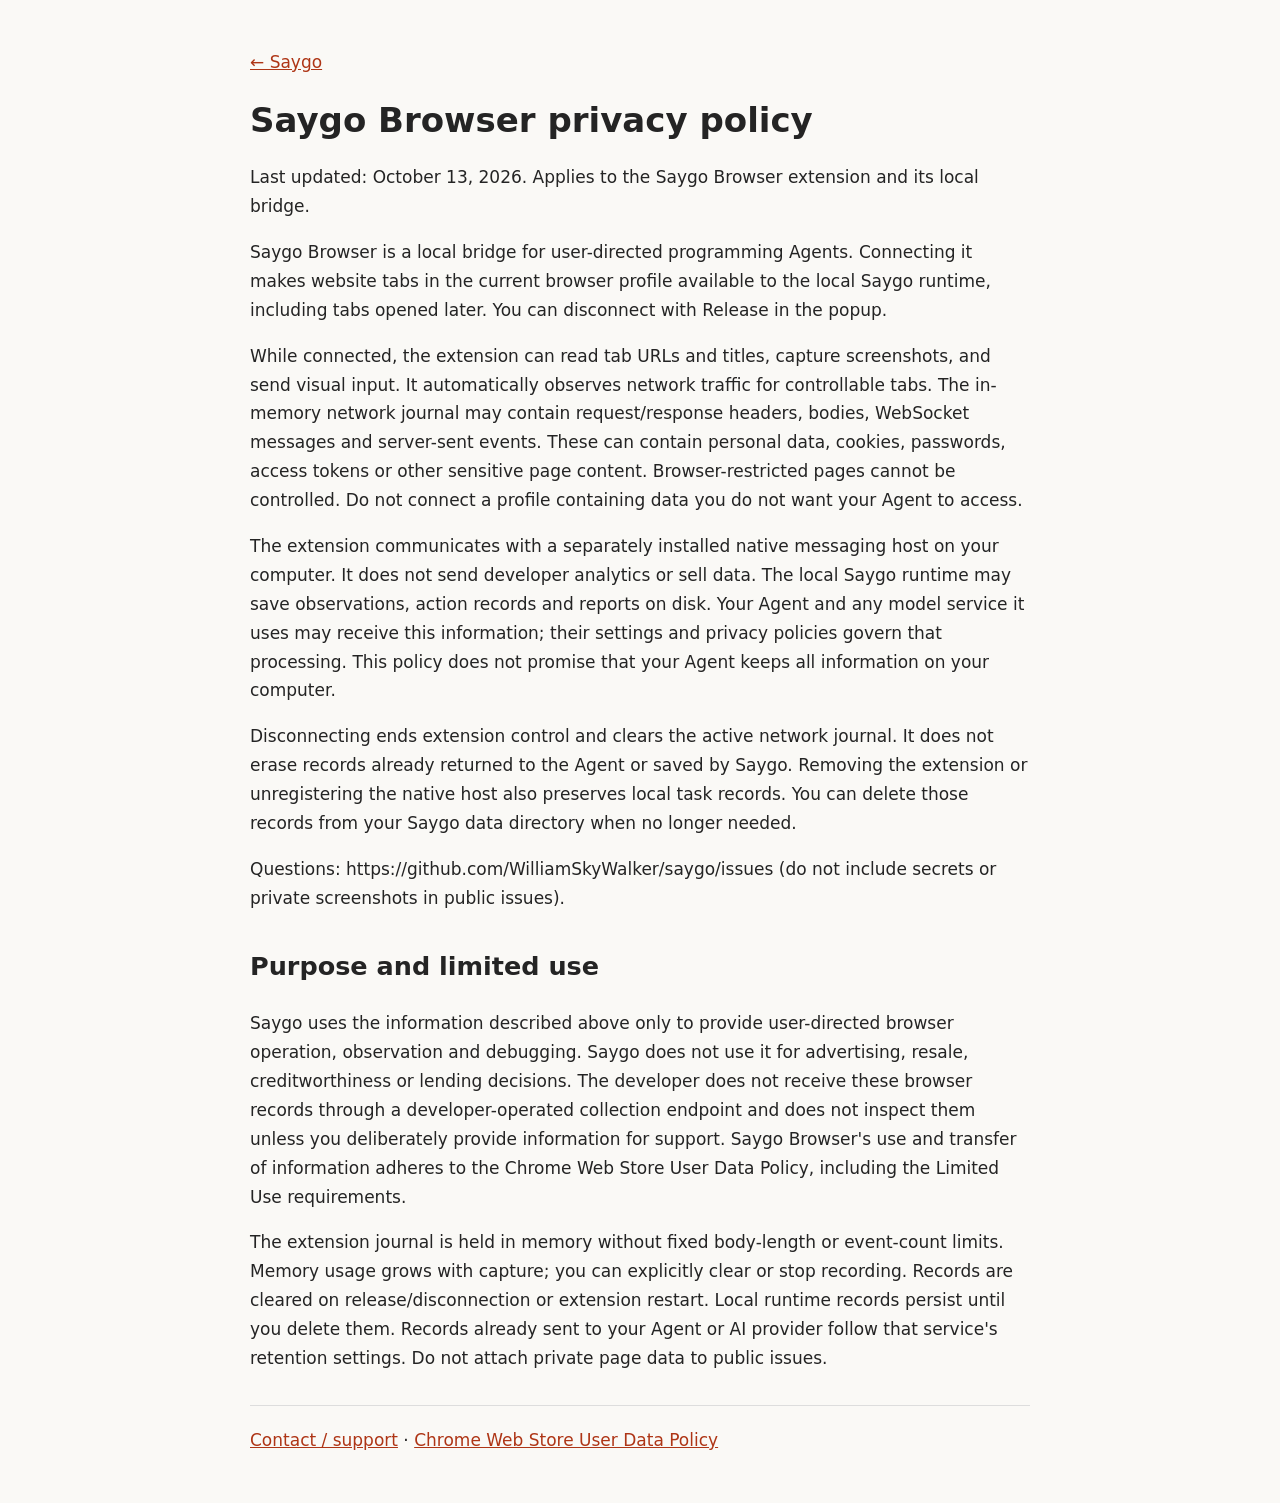
==== website-project/privacy.html @ d0f97bee "fix(browser): retain complete network bodies and recover streamed responses Problem and purpose: - A" ====
<!doctype html>
<html lang="en"><head><meta charset="utf-8"><meta name="viewport" content="width=device-width,initial-scale=1"><title>Saygo Browser Privacy Policy</title><link rel="icon" href="favicon.svg"><style>body{font:17px/1.7 system-ui,sans-serif;max-width:780px;margin:48px auto;padding:0 24px;color:#242424;background:#faf9f6}a{color:#ae3516}h1{line-height:1.2}h2{margin-top:32px}footer{border-top:1px solid #ddd;margin-top:32px;padding-top:20px}</style></head><body><a href="/">← Saygo</a><main><h1>Saygo Browser privacy policy</h1>
<p>Last updated: October 13, 2026. Applies to the Saygo Browser extension and its local bridge.</p>
<p>Saygo Browser is a local bridge for user-directed programming Agents. Connecting it makes website tabs in the current browser profile available to the local Saygo runtime, including tabs opened later. You can disconnect with Release in the popup.</p>
<p>While connected, the extension can read tab URLs and titles, capture screenshots, and send visual input. It automatically observes network traffic for controllable tabs. The in-memory network journal may contain request/response headers, bodies, WebSocket messages and server-sent events. These can contain personal data, cookies, passwords, access tokens or other sensitive page content. Browser-restricted pages cannot be controlled. Do not connect a profile containing data you do not want your Agent to access.</p>
<p>The extension communicates with a separately installed native messaging host on your computer. It does not send developer analytics or sell data. The local Saygo runtime may save observations, action records and reports on disk. Your Agent and any model service it uses may receive this information; their settings and privacy policies govern that processing. This policy does not promise that your Agent keeps all information on your computer.</p>
<p>Disconnecting ends extension control and clears the active network journal. It does not erase records already returned to the Agent or saved by Saygo. Removing the extension or unregistering the native host also preserves local task records. You can delete those records from your Saygo data directory when no longer needed.</p>
<p>Questions: https://github.com/WilliamSkyWalker/saygo/issues (do not include secrets or private screenshots in public issues).</p>
<h2>Purpose and limited use</h2>
<p>Saygo uses the information described above only to provide user-directed browser operation, observation and debugging. Saygo does not use it for advertising, resale, creditworthiness or lending decisions. The developer does not receive these browser records through a developer-operated collection endpoint and does not inspect them unless you deliberately provide information for support. Saygo Browser&#x27;s use and transfer of information adheres to the Chrome Web Store User Data Policy, including the Limited Use requirements.</p>
<p>The extension journal is held in memory without fixed body-length or event-count limits. Memory usage grows with capture; you can explicitly clear or stop recording. Records are cleared on release/disconnection or extension restart. Local runtime records persist until you delete them. Records already sent to your Agent or AI provider follow that service&#x27;s retention settings. Do not attach private page data to public issues. </p></main><footer><a href="https://github.com/WilliamSkyWalker/saygo/issues">Contact / support</a> · <a href="https://developer.chrome.com/docs/webstore/program-policies/user-data-faq">Chrome Web Store User Data Policy</a></footer></body></html>
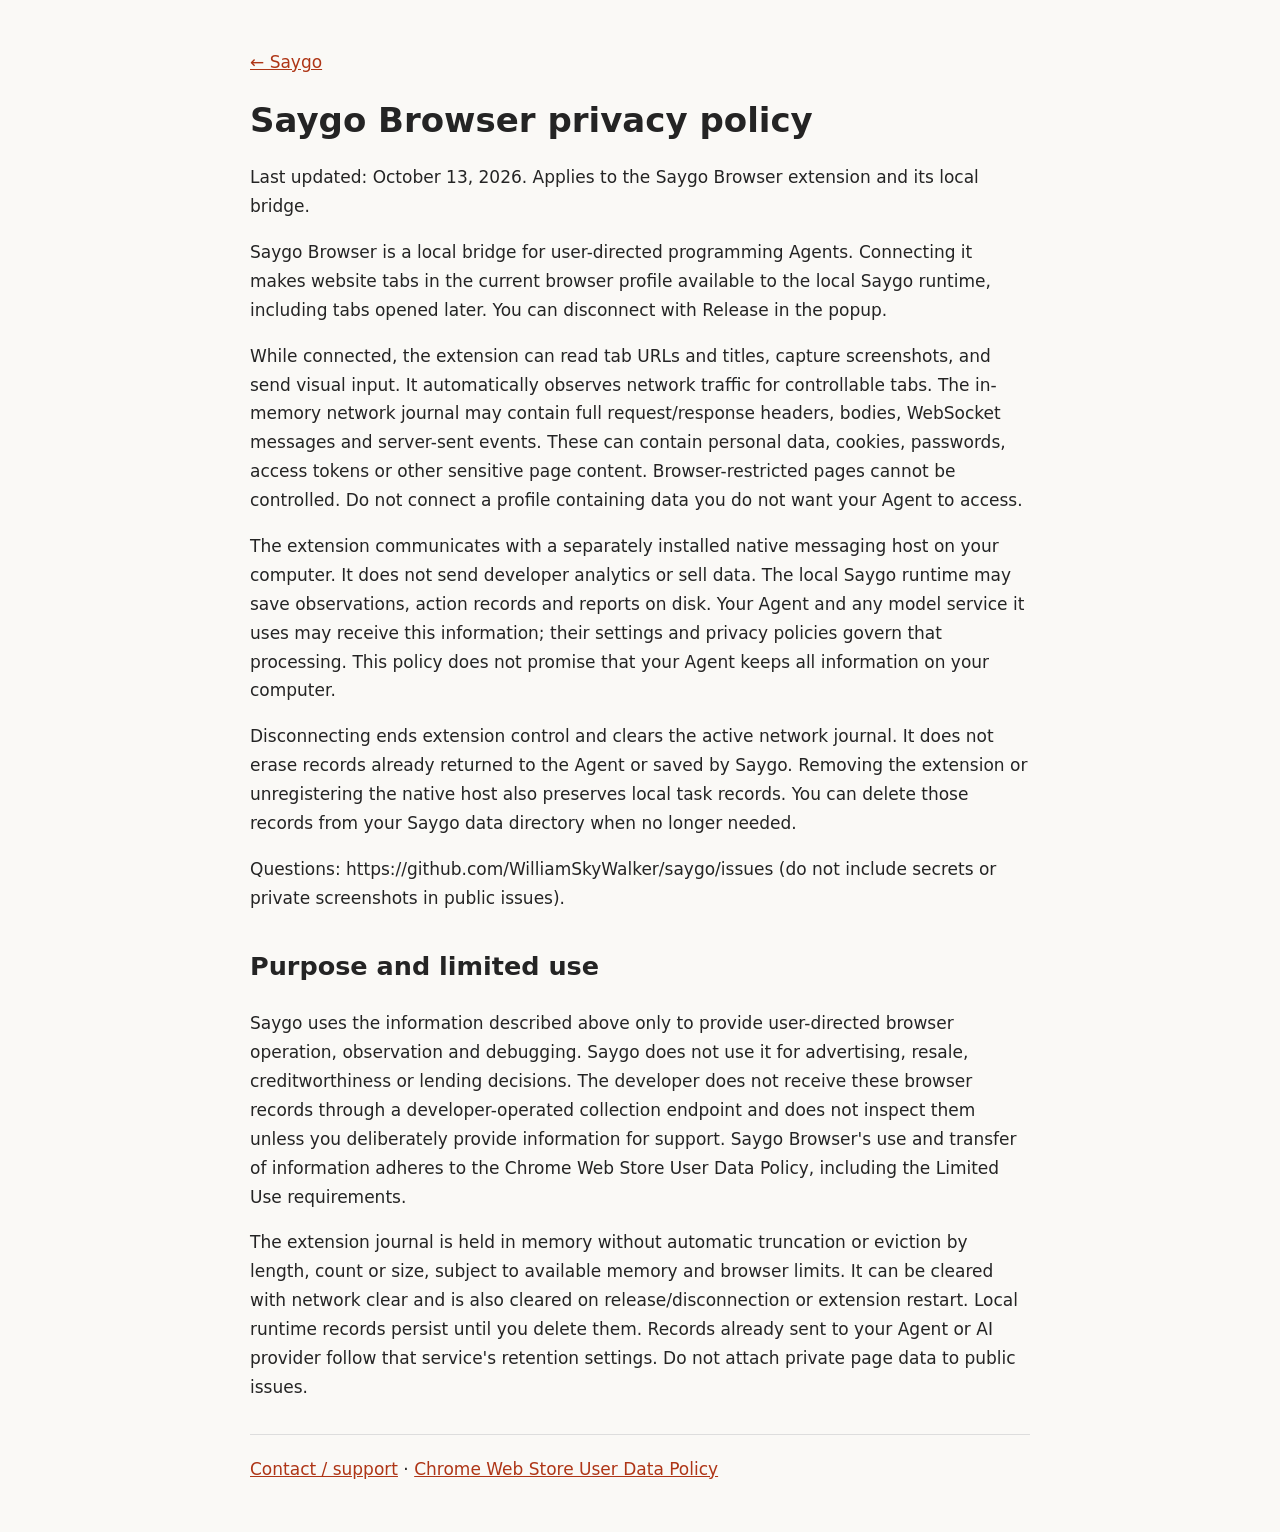
==== commit 2be5d1d9: "fix(browser): isolate pending response counts across capture clearing Problem and purpose: - Concurr" ====
--- a/website-project/privacy.html
+++ b/website-project/privacy.html
@@ -2,10 +2,10 @@
 <html lang="en"><head><meta charset="utf-8"><meta name="viewport" content="width=device-width,initial-scale=1"><title>Saygo Browser Privacy Policy</title><link rel="icon" href="favicon.svg"><style>body{font:17px/1.7 system-ui,sans-serif;max-width:780px;margin:48px auto;padding:0 24px;color:#242424;background:#faf9f6}a{color:#ae3516}h1{line-height:1.2}h2{margin-top:32px}footer{border-top:1px solid #ddd;margin-top:32px;padding-top:20px}</style></head><body><a href="/">← Saygo</a><main><h1>Saygo Browser privacy policy</h1>
 <p>Last updated: October 13, 2026. Applies to the Saygo Browser extension and its local bridge.</p>
 <p>Saygo Browser is a local bridge for user-directed programming Agents. Connecting it makes website tabs in the current browser profile available to the local Saygo runtime, including tabs opened later. You can disconnect with Release in the popup.</p>
-<p>While connected, the extension can read tab URLs and titles, capture screenshots, and send visual input. It automatically observes network traffic for controllable tabs. The in-memory network journal may contain request/response headers, bodies, WebSocket messages and server-sent events. These can contain personal data, cookies, passwords, access tokens or other sensitive page content. Browser-restricted pages cannot be controlled. Do not connect a profile containing data you do not want your Agent to access.</p>
+<p>While connected, the extension can read tab URLs and titles, capture screenshots, and send visual input. It automatically observes network traffic for controllable tabs. The in-memory network journal may contain full request/response headers, bodies, WebSocket messages and server-sent events. These can contain personal data, cookies, passwords, access tokens or other sensitive page content. Browser-restricted pages cannot be controlled. Do not connect a profile containing data you do not want your Agent to access.</p>
 <p>The extension communicates with a separately installed native messaging host on your computer. It does not send developer analytics or sell data. The local Saygo runtime may save observations, action records and reports on disk. Your Agent and any model service it uses may receive this information; their settings and privacy policies govern that processing. This policy does not promise that your Agent keeps all information on your computer.</p>
 <p>Disconnecting ends extension control and clears the active network journal. It does not erase records already returned to the Agent or saved by Saygo. Removing the extension or unregistering the native host also preserves local task records. You can delete those records from your Saygo data directory when no longer needed.</p>
 <p>Questions: https://github.com/WilliamSkyWalker/saygo/issues (do not include secrets or private screenshots in public issues).</p>
 <h2>Purpose and limited use</h2>
 <p>Saygo uses the information described above only to provide user-directed browser operation, observation and debugging. Saygo does not use it for advertising, resale, creditworthiness or lending decisions. The developer does not receive these browser records through a developer-operated collection endpoint and does not inspect them unless you deliberately provide information for support. Saygo Browser&#x27;s use and transfer of information adheres to the Chrome Web Store User Data Policy, including the Limited Use requirements.</p>
-<p>The extension journal is held in memory without fixed body-length or event-count limits. Memory usage grows with capture; you can explicitly clear or stop recording. Records are cleared on release/disconnection or extension restart. Local runtime records persist until you delete them. Records already sent to your Agent or AI provider follow that service&#x27;s retention settings. Do not attach private page data to public issues. </p></main><footer><a href="https://github.com/WilliamSkyWalker/saygo/issues">Contact / support</a> · <a href="https://developer.chrome.com/docs/webstore/program-policies/user-data-faq">Chrome Web Store User Data Policy</a></footer></body></html>
+<p>The extension journal is held in memory without automatic truncation or eviction by length, count or size, subject to available memory and browser limits. It can be cleared with network clear and is also cleared on release/disconnection or extension restart. Local runtime records persist until you delete them. Records already sent to your Agent or AI provider follow that service&#x27;s retention settings. Do not attach private page data to public issues. </p></main><footer><a href="https://github.com/WilliamSkyWalker/saygo/issues">Contact / support</a> · <a href="https://developer.chrome.com/docs/webstore/program-policies/user-data-faq">Chrome Web Store User Data Policy</a></footer></body></html>
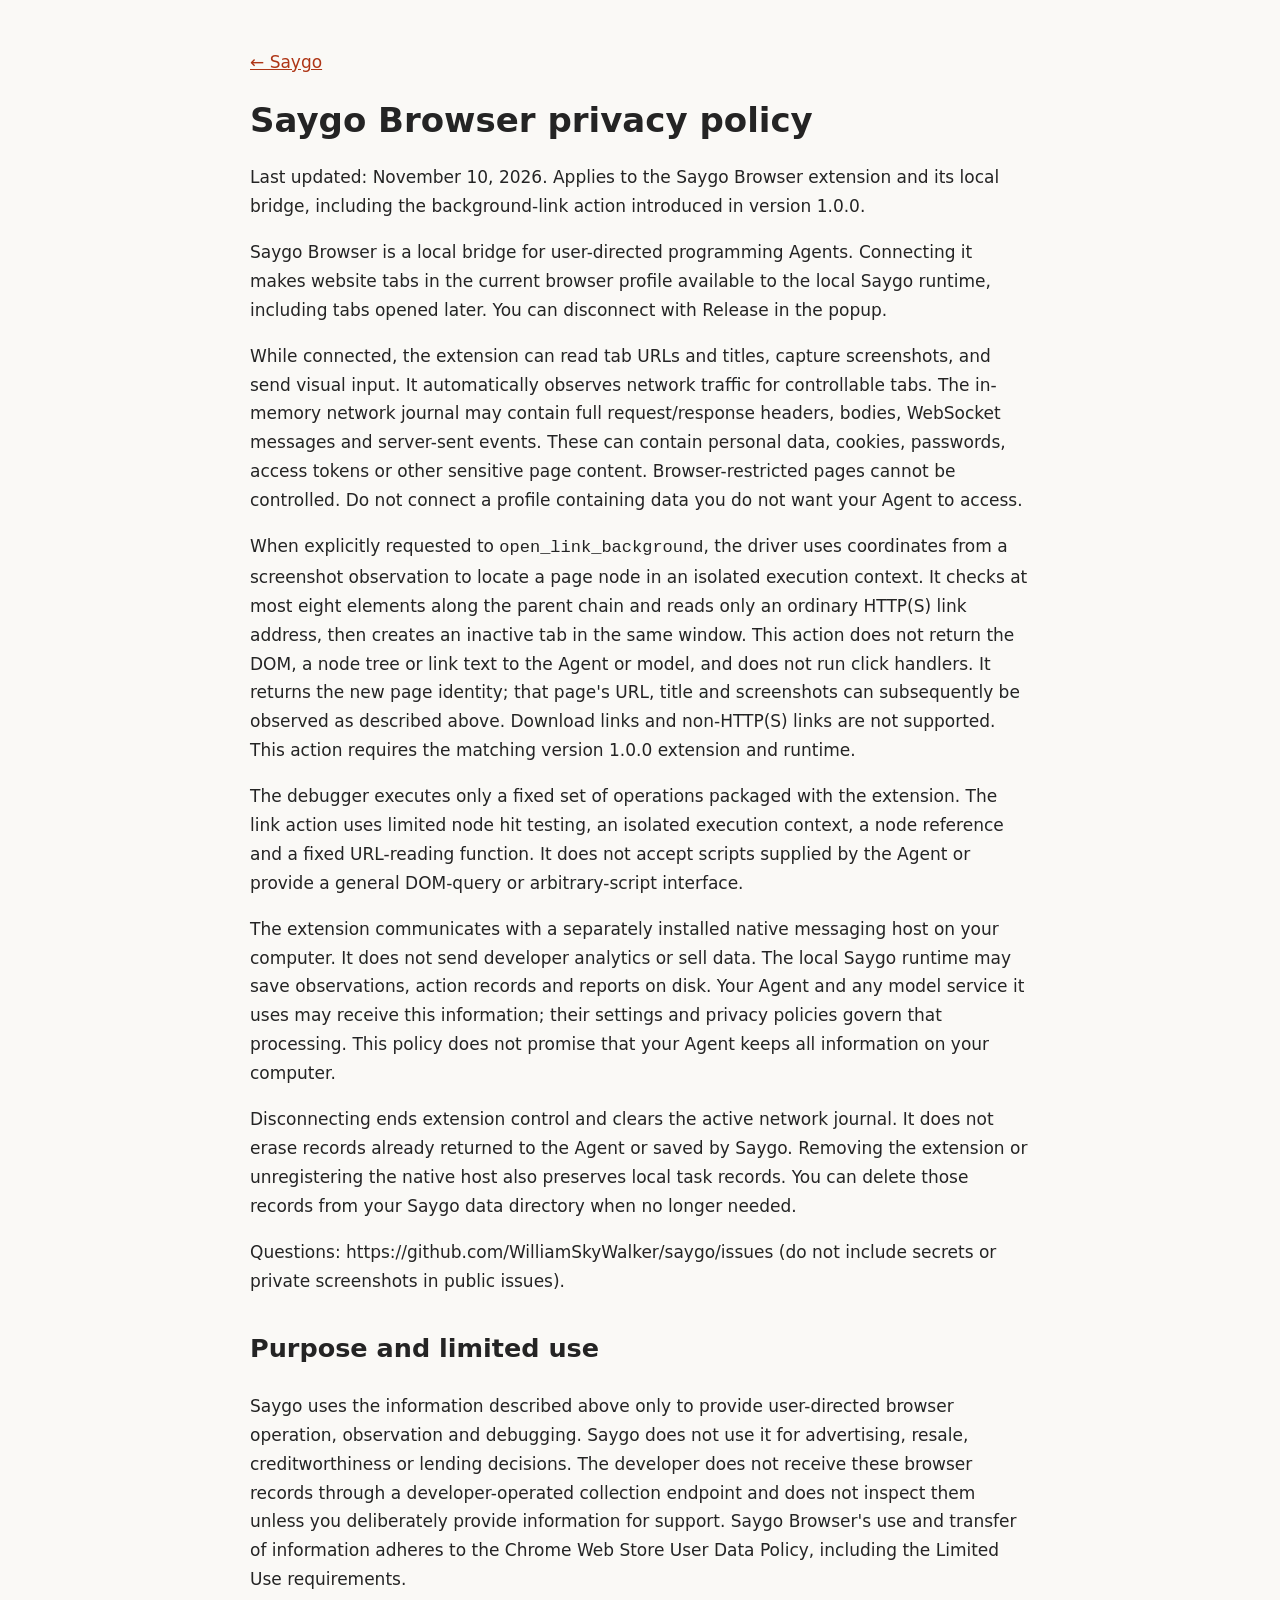
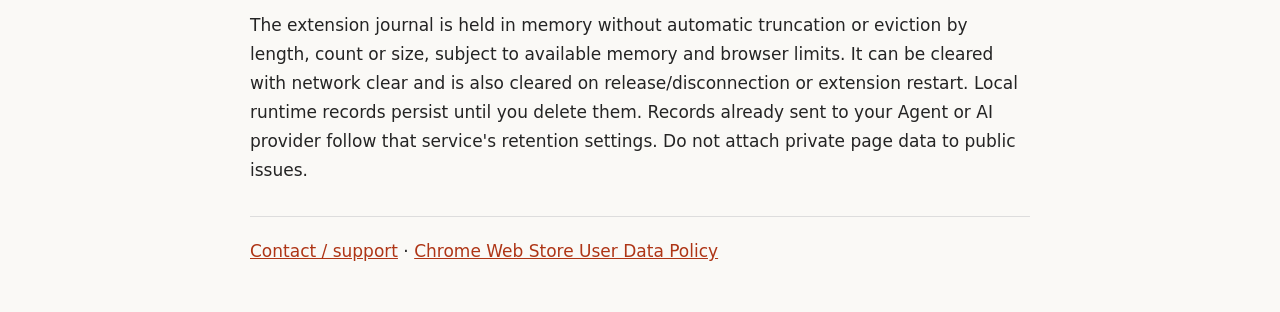
==== commit a390694e: "chore(release): prepare Python and browser extension version 1.0.0 Problem and purpose: - Release th" ====
--- a/website-project/privacy.html
+++ b/website-project/privacy.html
@@ -1,8 +1,10 @@
 <!doctype html>
 <html lang="en"><head><meta charset="utf-8"><meta name="viewport" content="width=device-width,initial-scale=1"><title>Saygo Browser Privacy Policy</title><link rel="icon" href="favicon.svg"><style>body{font:17px/1.7 system-ui,sans-serif;max-width:780px;margin:48px auto;padding:0 24px;color:#242424;background:#faf9f6}a{color:#ae3516}h1{line-height:1.2}h2{margin-top:32px}footer{border-top:1px solid #ddd;margin-top:32px;padding-top:20px}</style></head><body><a href="/">← Saygo</a><main><h1>Saygo Browser privacy policy</h1>
-<p>Last updated: October 13, 2026. Applies to the Saygo Browser extension and its local bridge.</p>
+<p>Last updated: November 10, 2026. Applies to the Saygo Browser extension and its local bridge, including the background-link action introduced in version 1.0.0.</p>
 <p>Saygo Browser is a local bridge for user-directed programming Agents. Connecting it makes website tabs in the current browser profile available to the local Saygo runtime, including tabs opened later. You can disconnect with Release in the popup.</p>
 <p>While connected, the extension can read tab URLs and titles, capture screenshots, and send visual input. It automatically observes network traffic for controllable tabs. The in-memory network journal may contain full request/response headers, bodies, WebSocket messages and server-sent events. These can contain personal data, cookies, passwords, access tokens or other sensitive page content. Browser-restricted pages cannot be controlled. Do not connect a profile containing data you do not want your Agent to access.</p>
+<p>When explicitly requested to <code>open_link_background</code>, the driver uses coordinates from a screenshot observation to locate a page node in an isolated execution context. It checks at most eight elements along the parent chain and reads only an ordinary HTTP(S) link address, then creates an inactive tab in the same window. This action does not return the DOM, a node tree or link text to the Agent or model, and does not run click handlers. It returns the new page identity; that page's URL, title and screenshots can subsequently be observed as described above. Download links and non-HTTP(S) links are not supported. This action requires the matching version 1.0.0 extension and runtime.</p>
+<p>The debugger executes only a fixed set of operations packaged with the extension. The link action uses limited node hit testing, an isolated execution context, a node reference and a fixed URL-reading function. It does not accept scripts supplied by the Agent or provide a general DOM-query or arbitrary-script interface.</p>
 <p>The extension communicates with a separately installed native messaging host on your computer. It does not send developer analytics or sell data. The local Saygo runtime may save observations, action records and reports on disk. Your Agent and any model service it uses may receive this information; their settings and privacy policies govern that processing. This policy does not promise that your Agent keeps all information on your computer.</p>
 <p>Disconnecting ends extension control and clears the active network journal. It does not erase records already returned to the Agent or saved by Saygo. Removing the extension or unregistering the native host also preserves local task records. You can delete those records from your Saygo data directory when no longer needed.</p>
 <p>Questions: https://github.com/WilliamSkyWalker/saygo/issues (do not include secrets or private screenshots in public issues).</p>
